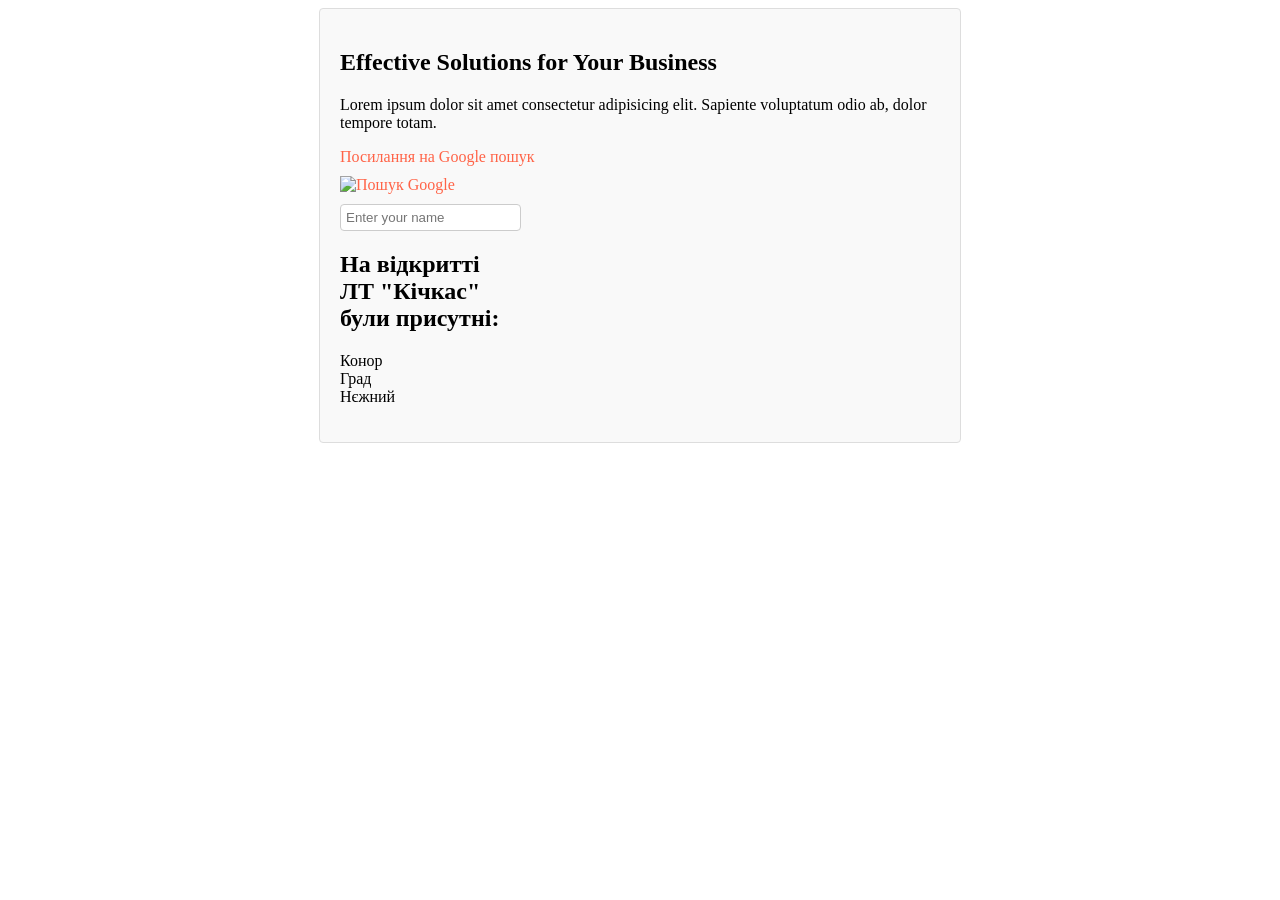
==== index.html @ 9deb32bb "links markup" ====
<!doctype html>
<html lang="en">
  <head>
    <meta charset="UTF-8" />
    <meta name="viewport" content="width=device-width, initial-scale=1.0" />
    <title>WebStudio</title>
    <link rel="stylesheet" href="styles.css" />
  </head>
  <body>
    <section class="section">
      <h1>Effective Solutions for Your Business</h1>
      <p>
        Lorem ipsum dolor sit amet consectetur adipisicing elit. Sapiente
        voluptatum odio ab, dolor tempore totam.
      </p>
      <a
        href="https://google.com"
        class="tomatoLink"
        target="_blank"
        rel="noopener noreferrer"
        >Посилання на Google пошук</a
      >
      <a
        href="https://google.com"
        class="tomatoLink"
        target="_blank"
        rel="noopener noreferrer"
        ><img
          src="https://images.pexels.com/photos/67112/pexels-photo-67112.jpeg"
          alt="Пошук Google"
          width="320"
          title="Пошук Google"
      /></a>

      <input class="input" type="text" placeholder="Enter your name" />
      <h2>На відкритті<br />ЛТ "Кічкас"<br />були присутні:</h2>
      <ul>
        <li>Конор</li>
        <li>Град</li>
        <li>Нєжний</li>
      </ul>
    </section>
  </body>
</html>
---- styles.css ----
.tomatoLink {
  color: tomato;
  text-decoration: none;
  display: block;
  margin-bottom: 10px;
}

.input {
  padding: 5px;
  margin: 10px 0;
  border: 1px solid #ccc;
  border-radius: 4px;
  display: block;
}

.section {
  padding: 20px;
  background-color: #f9f9f9;
  border: 1px solid #ddd;
  border-radius: 4px;
  margin: 0 auto;
  max-width: 600px;
}

ul {
  list-style-type: none;
  padding: 0;
}
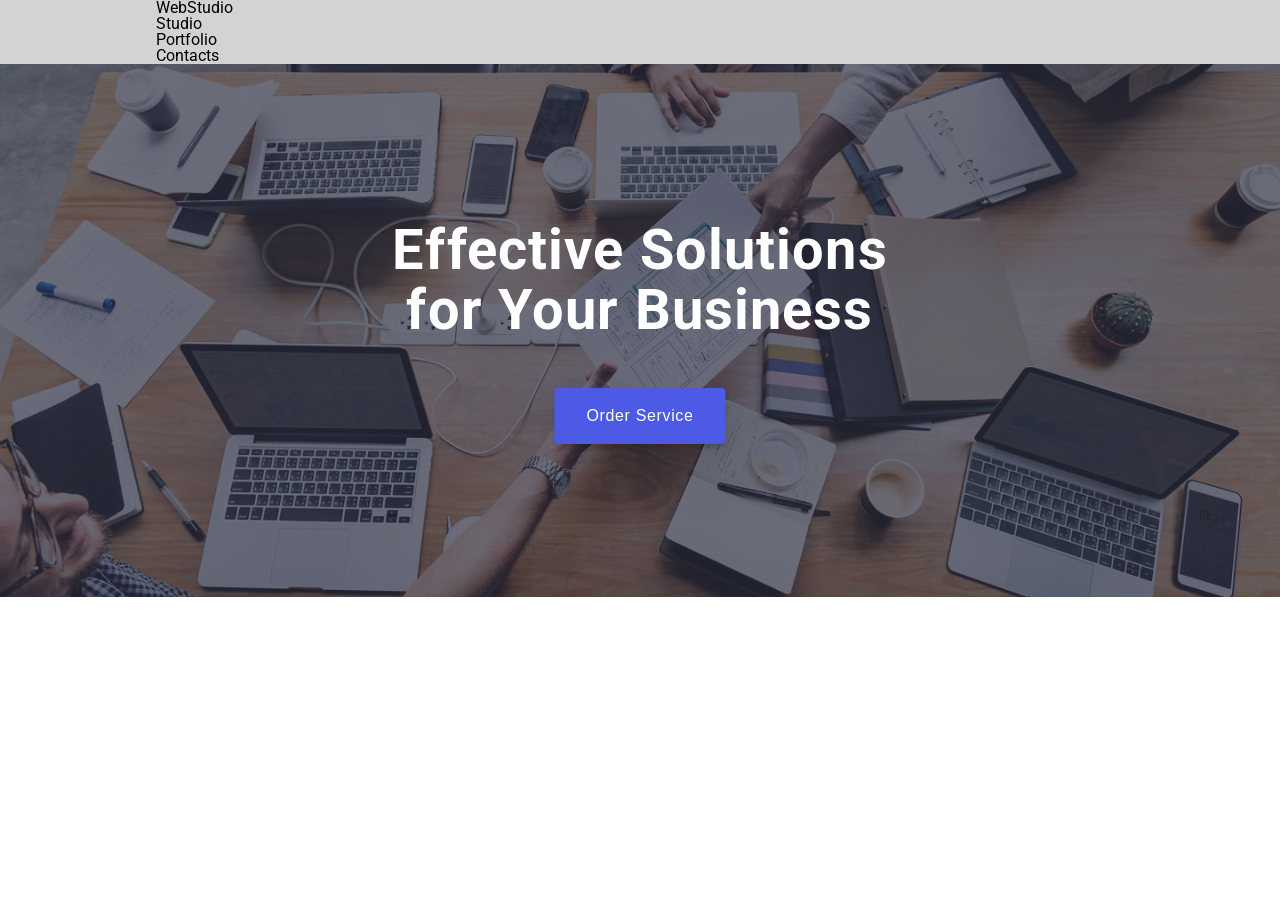
==== commit 225b56b2: "hero section" ====
--- a/index.html
+++ b/index.html
@@ -4,41 +4,55 @@
     <meta charset="UTF-8" />
     <meta name="viewport" content="width=device-width, initial-scale=1.0" />
     <title>WebStudio</title>
-    <link rel="stylesheet" href="styles.css" />
+    <link rel="preconnect" href="https://fonts.googleapis.com" />
+    <link rel="preconnect" href="https://fonts.gstatic.com" crossorigin />
+    <link
+      href="https://fonts.googleapis.com/css2?family=Raleway:ital,wght@0,100..900;1,100..900&family=Roboto:ital,wght@0,100..900;1,100..900&display=swap"
+      rel="stylesheet"
+    />
+    <link rel="stylesheet" href="./css/reset.css" />
+    <link rel="stylesheet" href="./css/styles.css" />
   </head>
   <body>
-    <section class="section">
-      <h1>Effective Solutions for Your Business</h1>
-      <p>
-        Lorem ipsum dolor sit amet consectetur adipisicing elit. Sapiente
-        voluptatum odio ab, dolor tempore totam.
-      </p>
-      <a
-        href="https://google.com"
-        class="tomatoLink"
-        target="_blank"
-        rel="noopener noreferrer"
-        >Посилання на Google пошук</a
-      >
-      <a
-        href="https://google.com"
-        class="tomatoLink"
-        target="_blank"
-        rel="noopener noreferrer"
-        ><img
-          src="https://images.pexels.com/photos/67112/pexels-photo-67112.jpeg"
-          alt="Пошук Google"
-          width="320"
-          title="Пошук Google"
-      /></a>
-
-      <input class="input" type="text" placeholder="Enter your name" />
-      <h2>На відкритті<br />ЛТ "Кічкас"<br />були присутні:</h2>
-      <ul>
-        <li>Конор</li>
-        <li>Град</li>
-        <li>Нєжний</li>
-      </ul>
-    </section>
+    <div class="wrapper">
+      <!-- Header -->
+      <header class="header container">
+        <nav class="nav">
+          <a href="./index.html" class="logo">WebStudio</a>
+          <nav class="header-nav">
+            <ul class="nav-list">
+              <li><a href="./index.html" class="nav-link">Studio</a></li>
+              <li><a href="./portfolio.html" class="nav-link">Portfolio</a></li>
+              <li><a href="./contacts.html" class="nav-link">Contacts</a></li>
+            </ul>
+          </nav>
+        </nav>
+      </header>
+      <main>
+        <!-- Hero Section -->
+        <section class="hero">
+          <div class="hero-content">
+            <h1 class="hero-title">
+              Effective Solutions <br />
+              for Your Business
+            </h1>
+            <button class="hero-button">Order Service</button>
+          </div>
+          <div class="hero-image-wrapper">
+            <img
+              src="./img/hero/hero-image.jpg"
+              alt="People working together"
+              class="hero-image"
+              width="1440"
+            />
+          </div>
+        </section>
+        <!-- Advantages -->
+        <!-- Our team -->
+        <!-- Our portfolio-->
+      </main>
+      <!-- Footer -->
+      <footer></footer>
+    </div>
   </body>
 </html>
--- a/css/styles.css
+++ b/css/styles.css
@@ -0,0 +1,104 @@
+/*main wrapper*/
+:root {
+  --iris: #4d5ae5;
+  --ocean: #404bbf;
+  --navy-blue: #2e2f42;
+  --green: #31d0aa;
+  --slate: #434455;
+  --light-slate: #8e8f99;
+  --cornflower: #e7e9fc;
+  --cloud: #f4f4fd;
+  --navy-blue-modal: rgba(46, 47, 66, 0.4);
+  --grey: rgba(46, 47, 66, 0.7);
+  --white: #fff;
+  --dairy: #fcfcfc;
+}
+body {
+  font-family: "Raleway", sans-serif;
+  font-family: "Roboto", sans-serif;
+  margin: 0;
+  padding: 0;
+}
+.wrapper {
+  display: flex;
+  flex-direction: column;
+  max-width: 1440px;
+  margin: 0 auto;
+}
+/*header*/
+.header {
+  display: flex;
+  justify-content: space-between;
+  background-color: lightgray;
+}
+
+.container {
+  padding: 0 156px;
+}
+/*hero section*/
+.hero {
+  position: relative;
+}
+.hero-image-wrapper {
+  position: relative;
+  display: inline-block;
+}
+
+.hero-image-wrapper::after {
+  content: "";
+  position: absolute;
+  inset: 0;
+  z-index: 1;
+  background-color: var(--grey);
+  pointer-events: none;
+}
+
+.hero-content {
+  padding: 188px 0;
+  display: flex;
+  align-items: center;
+  justify-content: center;
+  flex-direction: column;
+  position: absolute;
+  top: 50%;
+  left: 50%;
+  transform: translate(-50%, -50%);
+  gap: 48px;
+
+  z-index: 2;
+  text-align: center;
+  color: var(--white);
+}
+.hero-title {
+  font-weight: 700;
+  font-size: 56px;
+
+  /* line-height: 60px; */
+  line-height: 1.07143;
+  letter-spacing: 0.02em;
+  text-align: center;
+}
+.hero-button {
+  display: flex;
+  align-items: center;
+  justify-content: center;
+  flex-direction: row;
+  gap: 10px;
+  border-radius: 4px;
+  padding: 16px 32px;
+  /* width: 169px;
+  height: 56px; */
+  box-shadow: 0 4px 4px 0 rgba(0, 0, 0, 0.15);
+  background-color: var(--iris);
+  color: var(--white);
+  font-weight: 500;
+  font-size: 16px;
+
+  /* line-height: 24px; */
+  line-height: 1.5;
+  letter-spacing: 0.04em;
+  color: var(--white);
+}
+.hero-image {
+  display: block;
+}
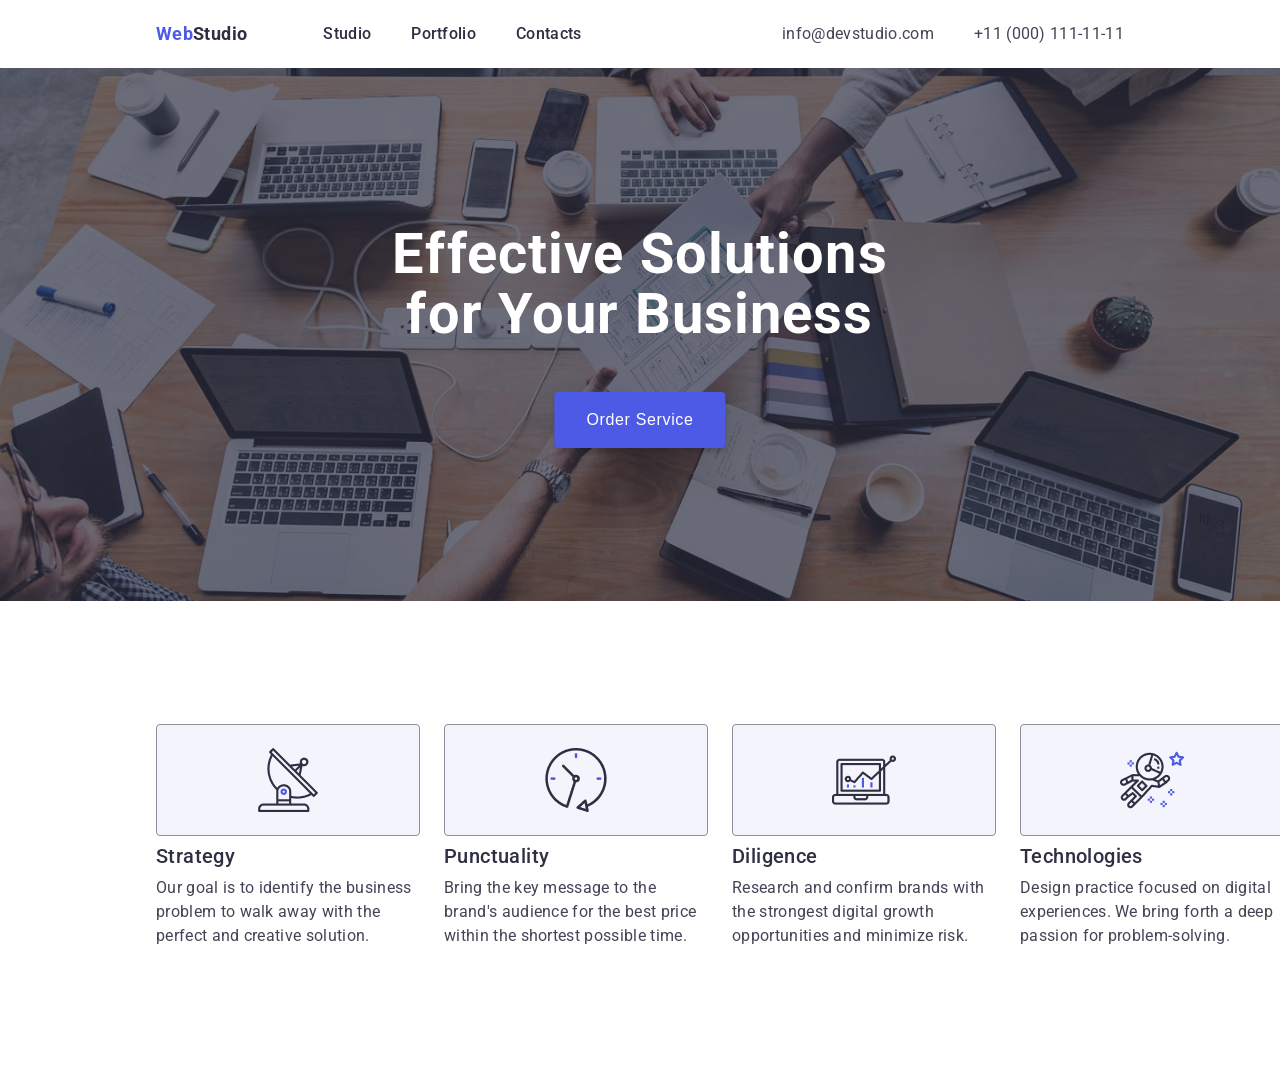
==== commit db07452b: "make header + advantages" ====
--- a/index.html
+++ b/index.html
@@ -18,14 +18,20 @@
       <!-- Header -->
       <header class="header container">
         <nav class="nav">
-          <a href="./index.html" class="logo">WebStudio</a>
-          <nav class="header-nav">
+          <div class="header-right">
+            <a href="./index.html" class="logo"><span>Web</span>Studio</a>
             <ul class="nav-list">
               <li><a href="./index.html" class="nav-link">Studio</a></li>
               <li><a href="./portfolio.html" class="nav-link">Portfolio</a></li>
               <li><a href="./contacts.html" class="nav-link">Contacts</a></li>
             </ul>
-          </nav>
+          </div>
+          <div class="header-contacts">
+            <ul class="header-contacts-list">
+              <li class="header-contacts-unit">info@devstudio.com</li>
+              <li class="header-contacts-unit">+11 (000) 111-11-11</li>
+            </ul>
+          </div>
         </nav>
       </header>
       <main>
@@ -48,6 +54,51 @@
           </div>
         </section>
         <!-- Advantages -->
+        <section class="advantages container">
+          <h1 class="advantages-title">Our advantages</h1>
+          <ul class="advantages-list">
+            <li class="advantages-item">
+              <div class="advant-icon-box">
+                <img src="./img/advant/1-antenna.png" alt="Antenna" />
+              </div>
+              <h2 class="advant-item-title">Strategy</h2>
+              <p class="advantages-text">
+                Our goal is to identify the business problem to walk away with
+                the perfect and creative solution.
+              </p>
+            </li>
+            <li class="advantages-item">
+              <div class="advant-icon-box">
+                <img src="./img/advant/2-clock.png" alt="Clock" />
+              </div>
+              <h2 class="advant-item-title">Punctuality</h2>
+              <p class="advantages-text">
+                Bring the key message to the brand's audience for the best price
+                within the shortest possible time.
+              </p>
+            </li>
+            <li class="advantages-item">
+              <div class="advant-icon-box">
+                <img src="./img/advant/3-diagram.png" alt="Diagram" />
+              </div>
+              <h2 class="advant-item-title">Diligence</h2>
+              <p class="advantages-text">
+                Research and confirm brands with the strongest digital growth
+                opportunities and minimize risk.
+              </p>
+            </li>
+            <li class="advantages-item">
+              <div class="advant-icon-box">
+                <img src="./img/advant/4-astronaut.png" alt="Astronaut" />
+              </div>
+              <h2 class="advant-item-title">Technologies</h2>
+              <p class="advantages-text">
+                Design practice focused on digital experiences. We bring forth a
+                deep passion for problem-solving.
+              </p>
+            </li>
+          </ul>
+        </section>
         <!-- Our team -->
         <!-- Our portfolio-->
       </main>
--- a/css/styles.css
+++ b/css/styles.css
@@ -18,6 +18,7 @@
   font-family: "Roboto", sans-serif;
   margin: 0;
   padding: 0;
+  color: var(--navy-blue);
 }
 .wrapper {
   display: flex;
@@ -25,17 +26,100 @@
   max-width: 1440px;
   margin: 0 auto;
 }
+.container {
+  display: flex;
+  flex-direction: column;
+  justify-content: center;
+  align-items: center;
+  padding: 0 156px;
+}
 /*header*/
 .header {
   display: flex;
+  flex-direction: row;
   justify-content: space-between;
-  background-color: lightgray;
-}
-
-.container {
-  padding: 0 156px;
-}
-/*hero section*/
+  align-items: center;
+  /* background-color: lightgray; */
+}
+.logo {
+  font-weight: 700;
+  font-size: 18px;
+  margin: 24px 0;
+  line-height: 1.11111;
+  letter-spacing: 0.02em;
+  text-align: center;
+  color: var(--navy-blue);
+  margin-right: 76px;
+}
+.logo span {
+  color: var(--iris);
+}
+.nav-link {
+  position: relative;
+  font-weight: 500;
+  font-size: 16px;
+  line-height: 1.5;
+  letter-spacing: 0.02em;
+  color: var(--navy-blue);
+}
+.nav-link:hover {
+  color: var(--ocean);
+}
+.nav-link::after {
+  content: "";
+  position: absolute;
+  left: 0;
+  bottom: -21px;
+  width: 100%;
+  height: 4px;
+  border-radius: 2px;
+  background-color: var(--ocean);
+
+  opacity: 0;
+  transform: scaleX(0);
+  transition:
+    opacity 0.3s ease,
+    transform 0.3s ease;
+}
+.nav-link:hover::after {
+  opacity: 1;
+  transform: scaleX(1);
+}
+.nav {
+  display: flex;
+  flex-direction: row;
+  align-items: center;
+  justify-content: space-between;
+  width: 100%;
+}
+.header-right {
+  display: flex;
+  flex-direction: row;
+  justify-content: center;
+  align-items: center;
+}
+.nav-list,
+.header-contacts-list {
+  display: flex;
+  flex-direction: row;
+  justify-content: center;
+  align-items: center;
+  gap: 40px;
+}
+.header-contacts-unit {
+  font-weight: 400;
+  font-size: 16px;
+
+  /* line-height: 24px; */
+  line-height: 1.5;
+  letter-spacing: 0.02em;
+  color: var(--slate);
+}
+.header-contacts-unit:hover {
+  color: var(--ocean);
+}
+
+/* hero section */
 .hero {
   position: relative;
 }
@@ -43,7 +127,6 @@
   position: relative;
   display: inline-block;
 }
-
 .hero-image-wrapper::after {
   content: "";
   position: absolute;
@@ -52,7 +135,6 @@
   background-color: var(--grey);
   pointer-events: none;
 }
-
 .hero-content {
   padding: 188px 0;
   display: flex;
@@ -99,6 +181,50 @@
   letter-spacing: 0.04em;
   color: var(--white);
 }
+.hero-button:hover {
+  background-color: var(--ocean);
+}
 .hero-image {
   display: block;
 }
+
+/* advantages */
+
+.advantages-title {
+  display: none;
+}
+.advantages-list {
+  display: flex;
+  flex-direction: row;
+  justify-content: center;
+  align-items: center;
+  gap: 24px;
+  margin: 120px auto;
+}
+.advantages-item {
+}
+.advant-icon-box {
+  display: flex;
+  justify-content: center;
+  align-items: center;
+  border: 1px solid var(--light-slate);
+  border-radius: 4px;
+  width: 264px;
+  height: 112px;
+  background: var(--cloud);
+}
+.advant-item-title {
+  font-weight: 500;
+  font-size: 20px;
+  line-height: 1.2;
+  letter-spacing: 0.02em;
+  color: var(--navy-blue);
+  margin: 8px auto;
+}
+.advantages-text {
+  font-weight: 400;
+  font-size: 16px;
+  line-height: 1.5;
+  letter-spacing: 0.02em;
+  color: var(--slate);
+}
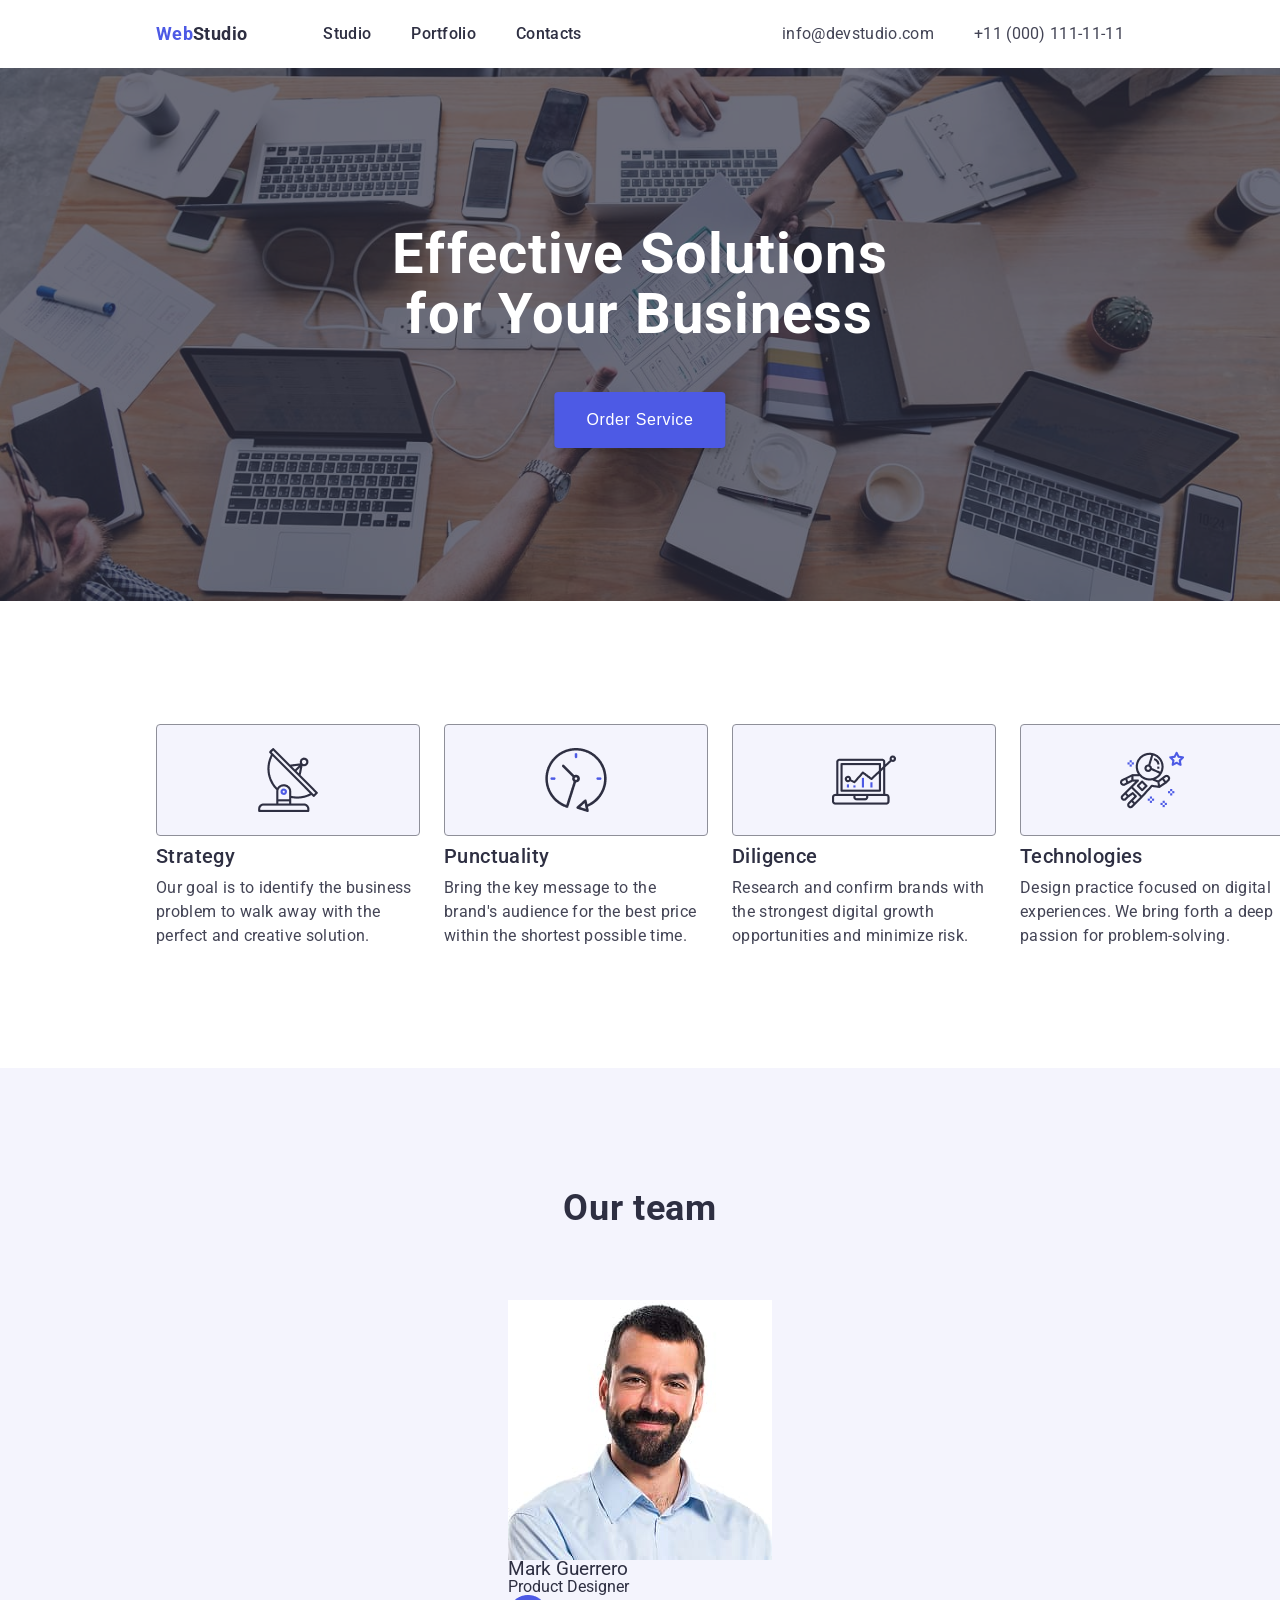
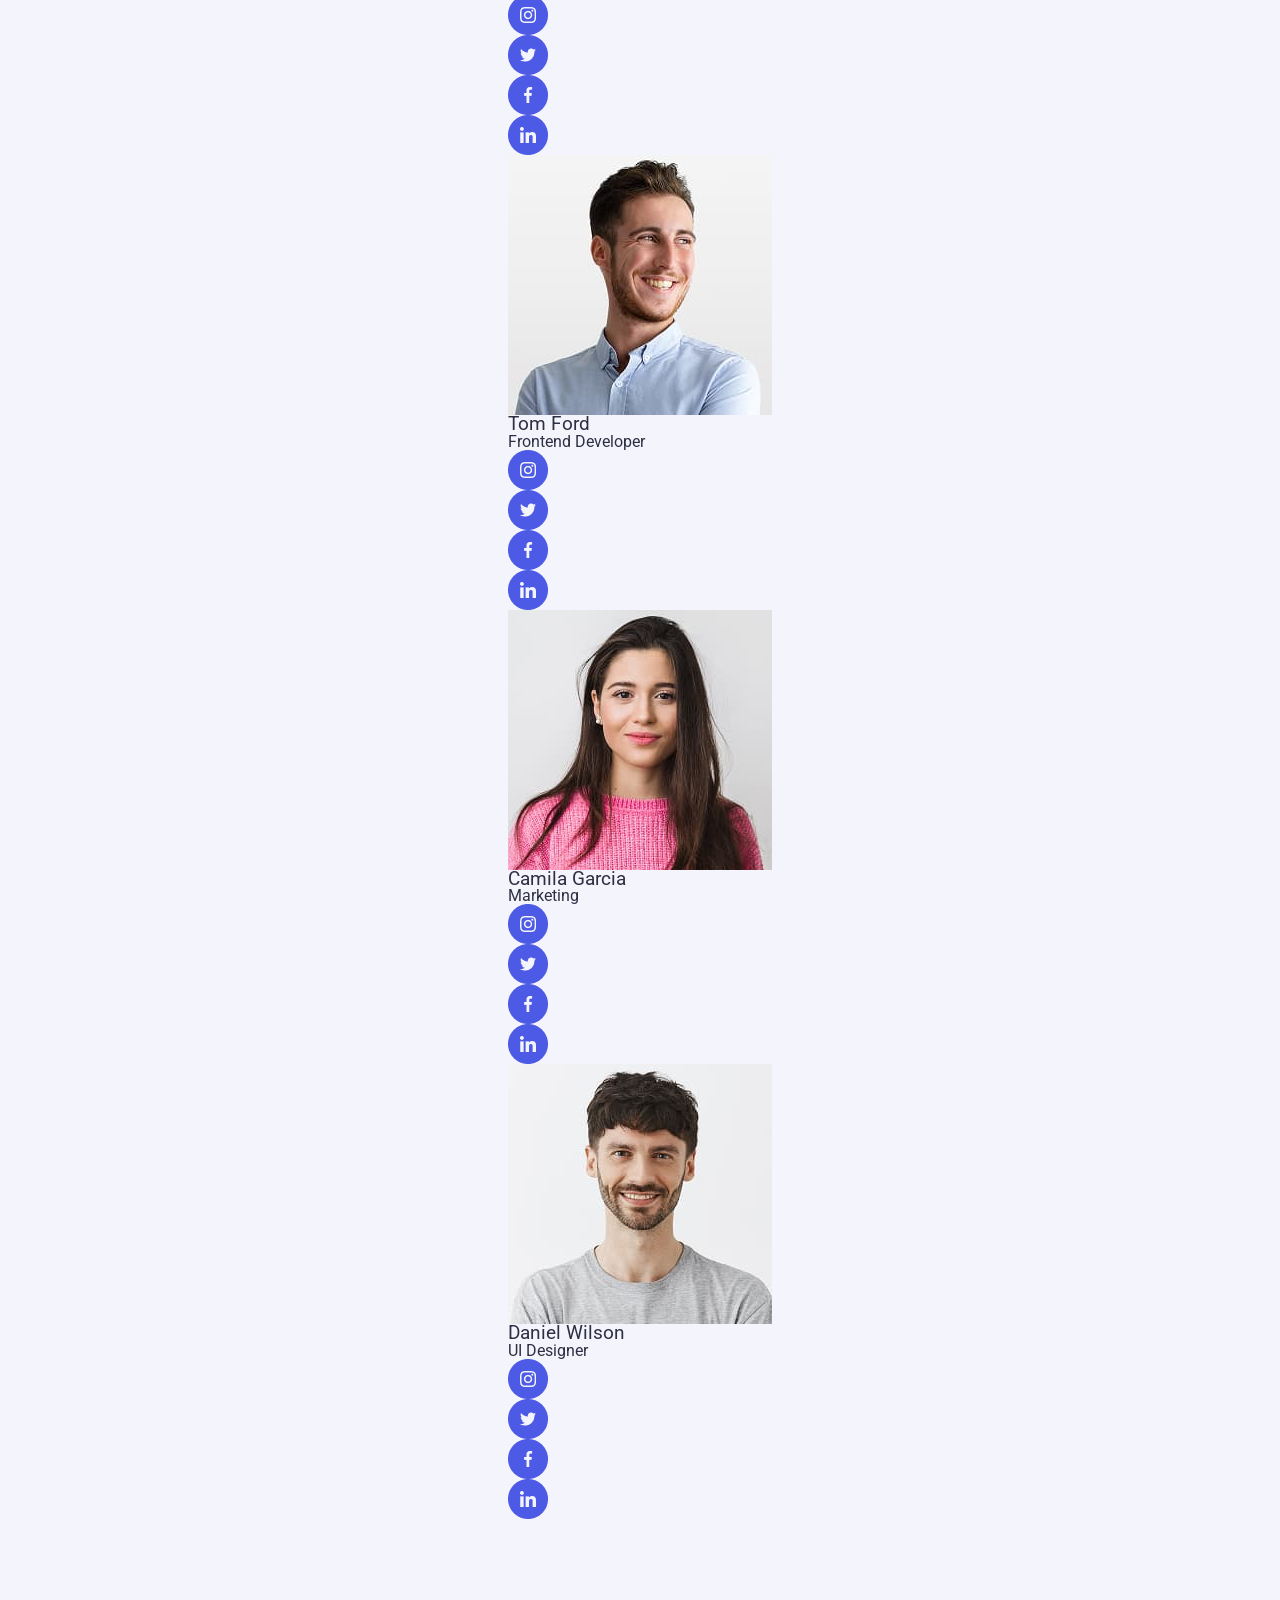
==== commit 6aebc3c2: "our team markup, images and social links" ====
--- a/index.html
+++ b/index.html
@@ -55,13 +55,13 @@
         </section>
         <!-- Advantages -->
         <section class="advantages container">
-          <h1 class="advantages-title">Our advantages</h1>
+          <h2 class="advantages-title">Our advantages</h2>
           <ul class="advantages-list">
             <li class="advantages-item">
               <div class="advant-icon-box">
                 <img src="./img/advant/1-antenna.png" alt="Antenna" />
               </div>
-              <h2 class="advant-item-title">Strategy</h2>
+              <h3 class="advant-item-title">Strategy</h3>
               <p class="advantages-text">
                 Our goal is to identify the business problem to walk away with
                 the perfect and creative solution.
@@ -71,7 +71,7 @@
               <div class="advant-icon-box">
                 <img src="./img/advant/2-clock.png" alt="Clock" />
               </div>
-              <h2 class="advant-item-title">Punctuality</h2>
+              <h3 class="advant-item-title">Punctuality</h3>
               <p class="advantages-text">
                 Bring the key message to the brand's audience for the best price
                 within the shortest possible time.
@@ -81,7 +81,7 @@
               <div class="advant-icon-box">
                 <img src="./img/advant/3-diagram.png" alt="Diagram" />
               </div>
-              <h2 class="advant-item-title">Diligence</h2>
+              <h3 class="advant-item-title">Diligence</h3>
               <p class="advantages-text">
                 Research and confirm brands with the strongest digital growth
                 opportunities and minimize risk.
@@ -91,7 +91,7 @@
               <div class="advant-icon-box">
                 <img src="./img/advant/4-astronaut.png" alt="Astronaut" />
               </div>
-              <h2 class="advant-item-title">Technologies</h2>
+              <h3 class="advant-item-title">Technologies</h3>
               <p class="advantages-text">
                 Design practice focused on digital experiences. We bring forth a
                 deep passion for problem-solving.
@@ -100,6 +100,161 @@
           </ul>
         </section>
         <!-- Our team -->
+        <section class="our-team container">
+          <div class="our-team-content">
+            <h2 class="section-title">Our team</h2>
+            <ul class="our-team-list">
+              <li class="our-team-list-item">
+                <img
+                  src="./img/our-team/1.jpg"
+                  alt="Mark Guerrero"
+                  class="team-card-img"
+                />
+                <div class="team-content">
+                  <h3 class="team-conten-title">Mark Guerrero</h3>
+                  <p class="team-content-text">Product Designer</p>
+                  <ul class="team-social-list">
+                    <li class="team-social-item">
+                      <img
+                        src="./img/our-team/team-social/1-insta.png"
+                        alt="Instagram"
+                      />
+                    </li>
+                    <li class="team-social-item">
+                      <img
+                        src="./img/our-team/team-social/2-twit.png"
+                        alt="Twitter"
+                      />
+                    </li>
+                    <li class="team-social-item">
+                      <img
+                        src="./img/our-team/team-social/3-fb.png"
+                        alt="Facebook"
+                      />
+                    </li>
+                    <li class="team-social-item">
+                      <img
+                        src="./img/our-team/team-social/4-linkedin.png"
+                        alt="LinkedIn"
+                      />
+                    </li>
+                  </ul>
+                </div>
+              </li>
+              <li class="our-team-list-item">
+                <img
+                  src="./img/our-team/2.jpg"
+                  alt="Tom Ford"
+                  class="team-card-img"
+                />
+                <div class="team-content">
+                  <h3 class="team-conten-title">Tom Ford</h3>
+                  <p class="team-content-text">Frontend Developer</p>
+                  <ul class="team-social-list">
+                    <li class="team-social-item">
+                      <img
+                        src="./img/our-team/team-social/1-insta.png"
+                        alt="Instagram"
+                      />
+                    </li>
+                    <li class="team-social-item">
+                      <img
+                        src="./img/our-team/team-social/2-twit.png"
+                        alt="Twitter"
+                      />
+                    </li>
+                    <li class="team-social-item">
+                      <img
+                        src="./img/our-team/team-social/3-fb.png"
+                        alt="Facebook"
+                      />
+                    </li>
+                    <li class="team-social-item">
+                      <img
+                        src="./img/our-team/team-social/4-linkedin.png"
+                        alt="LinkedIn"
+                      />
+                    </li>
+                  </ul>
+                </div>
+              </li>
+              <li class="our-team-list-item">
+                <img
+                  src="./img/our-team/3.jpg"
+                  alt="Camila Garcia"
+                  class="team-card-img"
+                />
+                <div class="team-content">
+                  <h3 class="team-conten-title">Camila Garcia</h3>
+                  <p class="team-content-text">Marketing</p>
+                  <ul class="team-social-list">
+                    <li class="team-social-item">
+                      <img
+                        src="./img/our-team/team-social/1-insta.png"
+                        alt="Instagram"
+                      />
+                    </li>
+                    <li class="team-social-item">
+                      <img
+                        src="./img/our-team/team-social/2-twit.png"
+                        alt="Twitter"
+                      />
+                    </li>
+                    <li class="team-social-item">
+                      <img
+                        src="./img/our-team/team-social/3-fb.png"
+                        alt="Facebook"
+                      />
+                    </li>
+                    <li class="team-social-item">
+                      <img
+                        src="./img/our-team/team-social/4-linkedin.png"
+                        alt="LinkedIn"
+                      />
+                    </li>
+                  </ul>
+                </div>
+              </li>
+              <li class="our-team-list-item">
+                <img
+                  src="./img/our-team/4.jpg"
+                  alt="Daniel Wilson"
+                  class="team-card-img"
+                />
+                <div class="team-content">
+                  <h3 class="team-conten-title">Daniel Wilson</h3>
+                  <p class="team-content-text">UI Designer</p>
+                  <ul class="team-social-list">
+                    <li class="team-social-item">
+                      <img
+                        src="./img/our-team/team-social/1-insta.png"
+                        alt="Instagram"
+                      />
+                    </li>
+                    <li class="team-social-item">
+                      <img
+                        src="./img/our-team/team-social/2-twit.png"
+                        alt="Twitter"
+                      />
+                    </li>
+                    <li class="team-social-item">
+                      <img
+                        src="./img/our-team/team-social/3-fb.png"
+                        alt="Facebook"
+                      />
+                    </li>
+                    <li class="team-social-item">
+                      <img
+                        src="./img/our-team/team-social/4-linkedin.png"
+                        alt="LinkedIn"
+                      />
+                    </li>
+                  </ul>
+                </div>
+              </li>
+            </ul>
+          </div>
+        </section>
         <!-- Our portfolio-->
       </main>
       <!-- Footer -->
--- a/css/styles.css
+++ b/css/styles.css
@@ -1,4 +1,5 @@
 /*main wrapper*/
+
 :root {
   --iris: #4d5ae5;
   --ocean: #404bbf;
@@ -33,7 +34,9 @@
   align-items: center;
   padding: 0 156px;
 }
+
 /*header*/
+
 .header {
   display: flex;
   flex-direction: row;
@@ -115,11 +118,14 @@
   letter-spacing: 0.02em;
   color: var(--slate);
 }
-.header-contacts-unit:hover {
+.header-contacts-unit:hover,
+.header-contacts-unit:active {
   color: var(--ocean);
+  cursor: pointer;
 }
 
 /* hero section */
+
 .hero {
   position: relative;
 }
@@ -228,3 +234,37 @@
   letter-spacing: 0.02em;
   color: var(--slate);
 }
+
+/* Our team */
+
+.our-team {
+  background: var(--cloud);
+}
+.our-team-content {
+  margin: 120px auto;
+}
+.section-title {
+  margin-bottom: 72px;
+  font-weight: 700;
+  font-size: 36px;
+  line-height: 1.11111;
+  letter-spacing: 0.02em;
+  text-align: center;
+  color: var(--navy-blue);
+}
+.our-team-list {
+}
+.our-team-list-item {
+}
+.team-card-img {
+}
+.team-content {
+}
+.team-conten-title {
+}
+.team-content-text {
+}
+.team-social-list {
+}
+.team-social-item {
+}
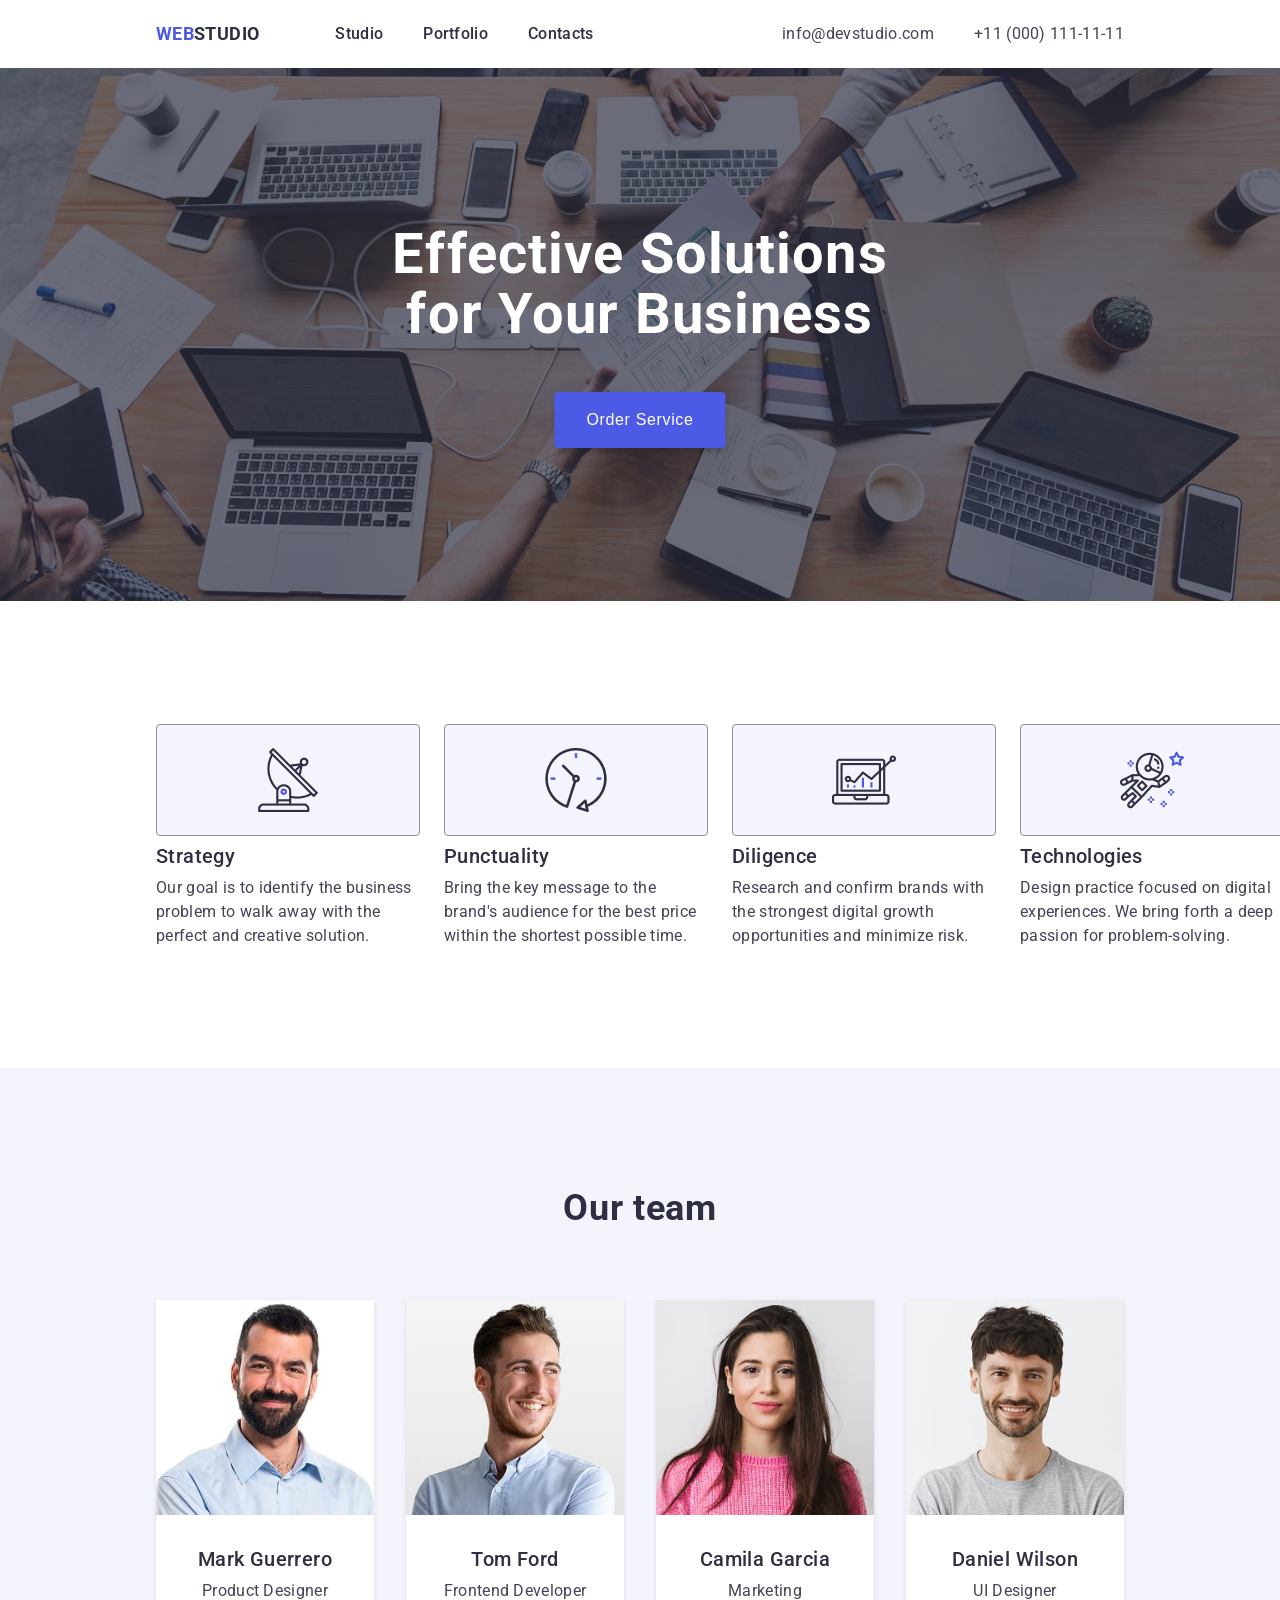
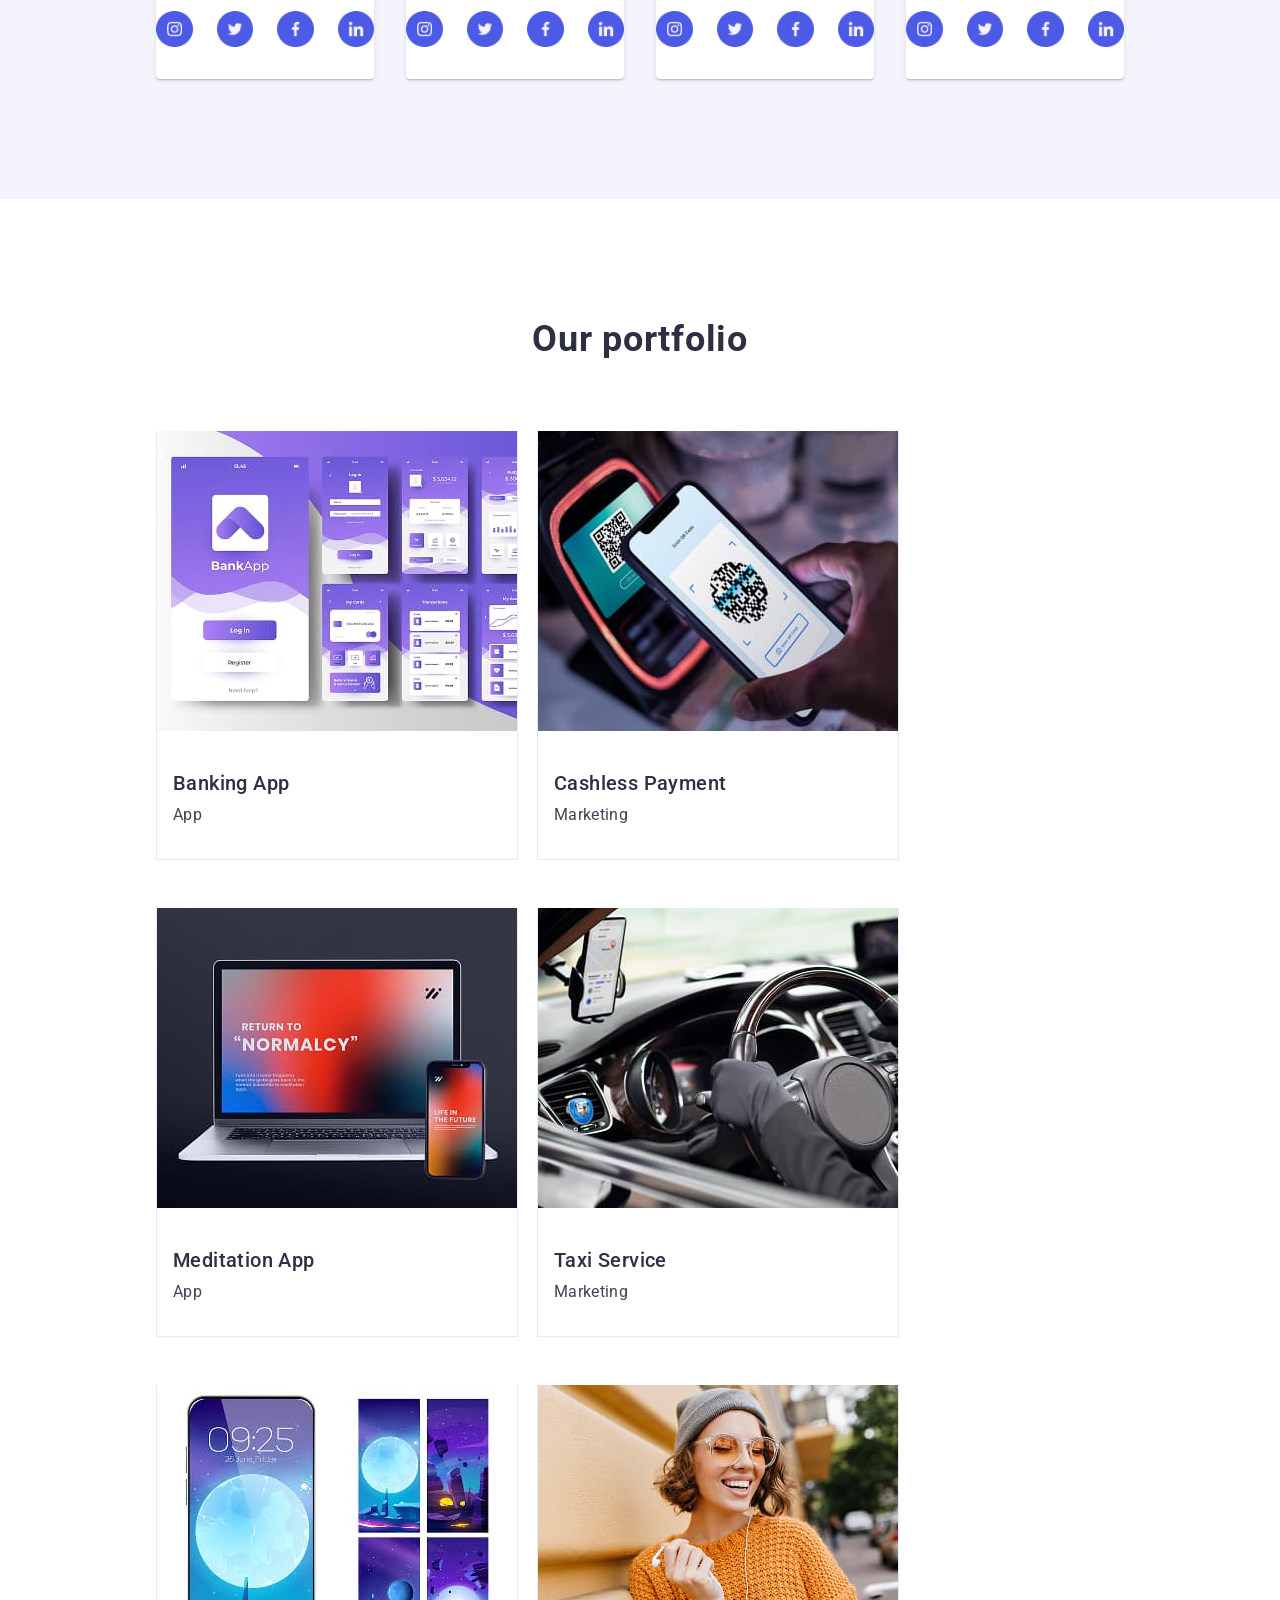
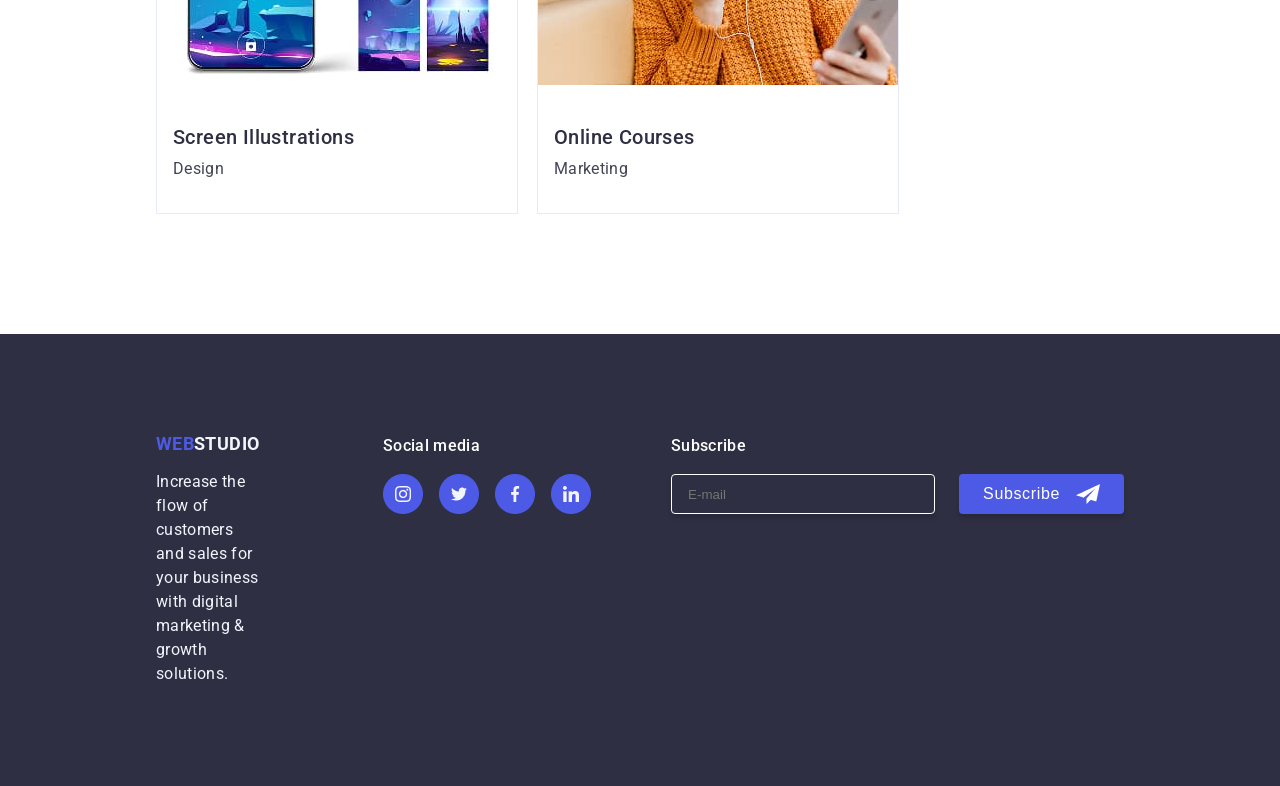
==== commit 1ae17900: "footer ready" ====
--- a/index.html
+++ b/index.html
@@ -16,14 +16,14 @@
   <body>
     <div class="wrapper">
       <!-- Header -->
-      <header class="header container">
+      <header class="header container" id="header">
         <nav class="nav">
           <div class="header-right">
             <a href="./index.html" class="logo"><span>Web</span>Studio</a>
             <ul class="nav-list">
               <li><a href="./index.html" class="nav-link">Studio</a></li>
-              <li><a href="./portfolio.html" class="nav-link">Portfolio</a></li>
-              <li><a href="./contacts.html" class="nav-link">Contacts</a></li>
+              <li><a href="#portfolio" class="nav-link">Portfolio</a></li>
+              <li><a href="#contacts" class="nav-link">Contacts</a></li>
             </ul>
           </div>
           <div class="header-contacts">
@@ -42,7 +42,7 @@
               Effective Solutions <br />
               for Your Business
             </h1>
-            <button class="hero-button">Order Service</button>
+            <button type="button" class="hero-button">Order Service</button>
           </div>
           <div class="hero-image-wrapper">
             <img
@@ -256,9 +256,99 @@
           </div>
         </section>
         <!-- Our portfolio-->
+        <section class="portfolio container">
+          <div class="portfolio-content">
+            <h2 class="section-title">Our portfolio</h2>
+            <ul class="portfolio-list" id="portfolio">
+              <li class="portfolio-list-item">
+                <img src="./img/portfolio/1.jpg" alt="Banking App" />
+                <div class="portfolio-card-content">
+                  <h3 class="portfolio-content-title">Banking App</h3>
+                  <p class="portfolio-content-text">App</p>
+                </div>
+              </li>
+              <li class="portfolio-list-item">
+                <img src="./img/portfolio/2.jpg" alt="Cashless Payment" />
+                <div class="portfolio-card-content">
+                  <h3 class="portfolio-content-title">Cashless Payment</h3>
+                  <p class="portfolio-content-text">Marketing</p>
+                </div>
+              </li>
+              <li class="portfolio-list-item">
+                <img src="./img/portfolio/3.jpg" alt="Meditation App" />
+                <div class="portfolio-card-content">
+                  <h3 class="portfolio-content-title">Meditation App</h3>
+                  <p class="portfolio-content-text">App</p>
+                </div>
+              </li>
+              <li class="portfolio-list-item">
+                <img src="./img/portfolio/4.jpg" alt="Taxi Service" />
+                <div class="portfolio-card-content">
+                  <h3 class="portfolio-content-title">Taxi Service</h3>
+                  <p class="portfolio-content-text">Marketing</p>
+                </div>
+              </li>
+              <li class="portfolio-list-item">
+                <img src="./img/portfolio/5.jpg" alt="Screen Illustrations" />
+                <div class="portfolio-card-content">
+                  <h3 class="portfolio-content-title">Screen Illustrations</h3>
+                  <p class="portfolio-content-text">Design</p>
+                </div>
+              </li>
+              <li class="portfolio-list-item">
+                <img src="./img/portfolio/6.jpg" alt="Online Courses" />
+                <div class="portfolio-card-content">
+                  <h3 class="portfolio-content-title">Online Courses</h3>
+                  <p class="portfolio-content-text">Marketing</p>
+                </div>
+              </li>
+            </ul>
+          </div>
+        </section>
       </main>
       <!-- Footer -->
-      <footer></footer>
+      <footer class="footer" id="contacts">
+        <div class="foot-logo-box">
+          <a href="#header" class="foot-logo"><span>Web</span>Studio</a>
+          <p class="foot-logo-text">
+            Increase the flow of customers and sales for your business with
+            digital marketing & growth solutions.
+          </p>
+        </div>
+        <div class="foot-social">
+          <h3 class="foot-social-title">Social media</h3>
+          <ul class="foot-social-list">
+            <li class="team-social-item">
+              <img
+                src="./img/our-team/team-social/1-insta.png"
+                alt="Instagram"
+              />
+            </li>
+            <li class="team-social-item">
+              <img src="./img/our-team/team-social/2-twit.png" alt="Twitter" />
+            </li>
+            <li class="team-social-item">
+              <img src="./img/our-team/team-social/3-fb.png" alt="Facebook" />
+            </li>
+            <li class="team-social-item">
+              <img
+                src="./img/our-team/team-social/4-linkedin.png"
+                alt="LinkedIn"
+              />
+            </li>
+          </ul>
+        </div>
+        <div class="footer-left">
+          <div class="foot-subscribe-box">
+            <h3 class="foot-social-title">Subscribe</h3>
+            <input class="subscribe-input" type="text" placeholder="E-mail" />
+          </div>
+          <button type="button" class="subscribe-button">
+            <span>Subscribe</span
+            ><img src="./img/footer/icon-send.png" alt="Sending icon" />
+          </button>
+        </div>
+      </footer>
     </div>
   </body>
 </html>
--- a/css/styles.css
+++ b/css/styles.css
@@ -14,6 +14,9 @@
   --white: #fff;
   --dairy: #fcfcfc;
 }
+html {
+  scroll-behavior: smooth;
+}
 body {
   font-family: "Raleway", sans-serif;
   font-family: "Roboto", sans-serif;
@@ -53,6 +56,7 @@
   text-align: center;
   color: var(--navy-blue);
   margin-right: 76px;
+  text-transform: uppercase;
 }
 .logo span {
   color: var(--iris);
@@ -79,14 +83,14 @@
   background-color: var(--ocean);
 
   opacity: 0;
-  transform: scaleX(0);
+  /* transform: scaleX(0); */
   transition:
     opacity 0.3s ease,
     transform 0.3s ease;
 }
 .nav-link:hover::after {
   opacity: 1;
-  transform: scaleX(1);
+  /* transform: scaleX(1); */
 }
 .nav {
   display: flex;
@@ -207,8 +211,6 @@
   gap: 24px;
   margin: 120px auto;
 }
-.advantages-item {
-}
 .advant-icon-box {
   display: flex;
   justify-content: center;
@@ -253,18 +255,206 @@
   color: var(--navy-blue);
 }
 .our-team-list {
+  display: flex;
+  flex-direction: row;
+  gap: 32px;
 }
 .our-team-list-item {
+  box-shadow:
+    0 2px 1px 0 rgba(46, 47, 66, 0.08),
+    0 1px 1px 0 rgba(46, 47, 66, 0.16),
+    0 1px 6px 0 rgba(46, 47, 66, 0.08);
+  background: var(--white);
+  border-radius: 0 0 4px 4px;
+  padding: 0px 0px 32px;
 }
 .team-card-img {
+  margin-bottom: 32px;
 }
 .team-content {
+  display: flex;
+  flex-direction: column;
+  justify-content: center;
+  align-items: center;
+  gap: 8px;
 }
 .team-conten-title {
+  font-weight: 500;
+  font-size: 20px;
+  line-height: 1.2;
+  letter-spacing: 0.02em;
+  text-align: center;
+  color: var(--navy-blue);
 }
 .team-content-text {
+  font-weight: 400;
+  font-size: 16px;
+  line-height: 1.5;
+  letter-spacing: 0.02em;
+  text-align: center;
+  color: var(--slate);
 }
 .team-social-list {
-}
-.team-social-item {
-}
+  display: flex;
+  align-items: center;
+  justify-content: center;
+  flex-direction: row;
+  gap: 24px;
+}
+
+/* Our portfolio */
+
+.portfolio-content {
+  margin: 120px auto;
+}
+.portfolio-list {
+  display: flex;
+  flex-wrap: wrap;
+  gap: 19px;
+  row-gap: 48px;
+}
+.portfolio-list-item {
+  display: flex;
+  flex-direction: column;
+  gap: 8px;
+  border-bottom: 1px solid var(--cornflower);
+  border-left: 1px solid var(--cornflower);
+  border-right: 1px solid var(--cornflower);
+  /* padding: 32px 16px; */
+}
+.portfolio-card-content {
+  display: flex;
+  flex-direction: column;
+  gap: 8px;
+  margin: 32px 16px;
+}
+.portfolio-content-title {
+  font-weight: 500;
+  font-size: 20px;
+  line-height: 1.2;
+  letter-spacing: 0.02em;
+  color: var(--navy-blue);
+}
+.portfolio-content-text {
+  font-weight: 400;
+  font-size: 16px;
+  line-height: 1.5;
+  letter-spacing: 0.02em;
+  color: var(--slate);
+}
+
+/* Footer */
+
+.footer {
+  background-color: var(--navy-blue);
+  display: flex;
+  flex-direction: row;
+  justify-content: center;
+  align-items: start;
+  padding: 100px 156px;
+}
+.foot-logo-box {
+  display: flex;
+  flex-direction: column;
+  align-items: start;
+  gap: 16px;
+  margin-right: 120px;
+}
+.foot-logo {
+  display: block;
+  font-weight: 700;
+  font-size: 18px;
+  line-height: 1.11111;
+  letter-spacing: 0.02em;
+  text-align: center;
+  color: var(--cloud);
+  text-transform: uppercase;
+}
+
+.foot-logo span {
+  color: var(--iris);
+}
+
+.foot-logo-text {
+  display: block;
+  font-weight: 400;
+  font-size: 16px;
+  line-height: 1.5;
+  letter-spacing: 0.02em;
+  color: var(--cloud);
+}
+.foot-social {
+  margin-right: 80px;
+  width: 208px;
+}
+.foot-social-title {
+  font-weight: 500;
+  font-size: 16px;
+  margin-bottom: 16px;
+
+  /* line-height: 24px; */
+  line-height: 1.5;
+  letter-spacing: 0.02em;
+  color: var(--white);
+}
+.foot-social-list {
+  display: flex;
+  align-items: center;
+  justify-content: center;
+  flex-direction: row;
+  gap: 16px;
+}
+.footer-left {
+  display: flex;
+  flex-direction: row;
+  justify-content: center;
+  align-items: end;
+  gap: 24px;
+}
+.foot-subscribe-box {
+  display: flex;
+  flex-direction: column;
+}
+.subscribe-input {
+  border: 1px solid var(--white);
+  border-radius: 4px;
+  width: 264px;
+  height: 40px;
+  box-shadow: 0 4px 4px 0 rgba(0, 0, 0, 0.15);
+  background-color: inherit;
+  padding-left: 16px;
+  color: var(--cloud);
+}
+.subscribe-button {
+  display: inline-flex;
+  align-items: center;
+  justify-content: center;
+  /* flex-direction: row; */
+  gap: 16px;
+  border-radius: 4px;
+  padding: 8px 36px;
+  box-shadow: 0 4px 4px 0 rgba(0, 0, 0, 0.15);
+  background-color: var(--iris);
+  color: var(--white);
+  font-weight: 500;
+  font-size: 16px;
+
+  /* line-height: 24px; */
+  line-height: 1.5;
+  letter-spacing: 0.04em;
+  color: var(--white);
+}
+.subscribe-button img {
+  display: block;
+}
+.foot-social-list .team-social-item {
+  width: 40px;
+  height: 40px;
+  flex-shrink: 0;
+}
+.foot-social-list img {
+  display: block;
+  width: 100%;
+  height: 100%;
+  object-fit: contain;
+}
